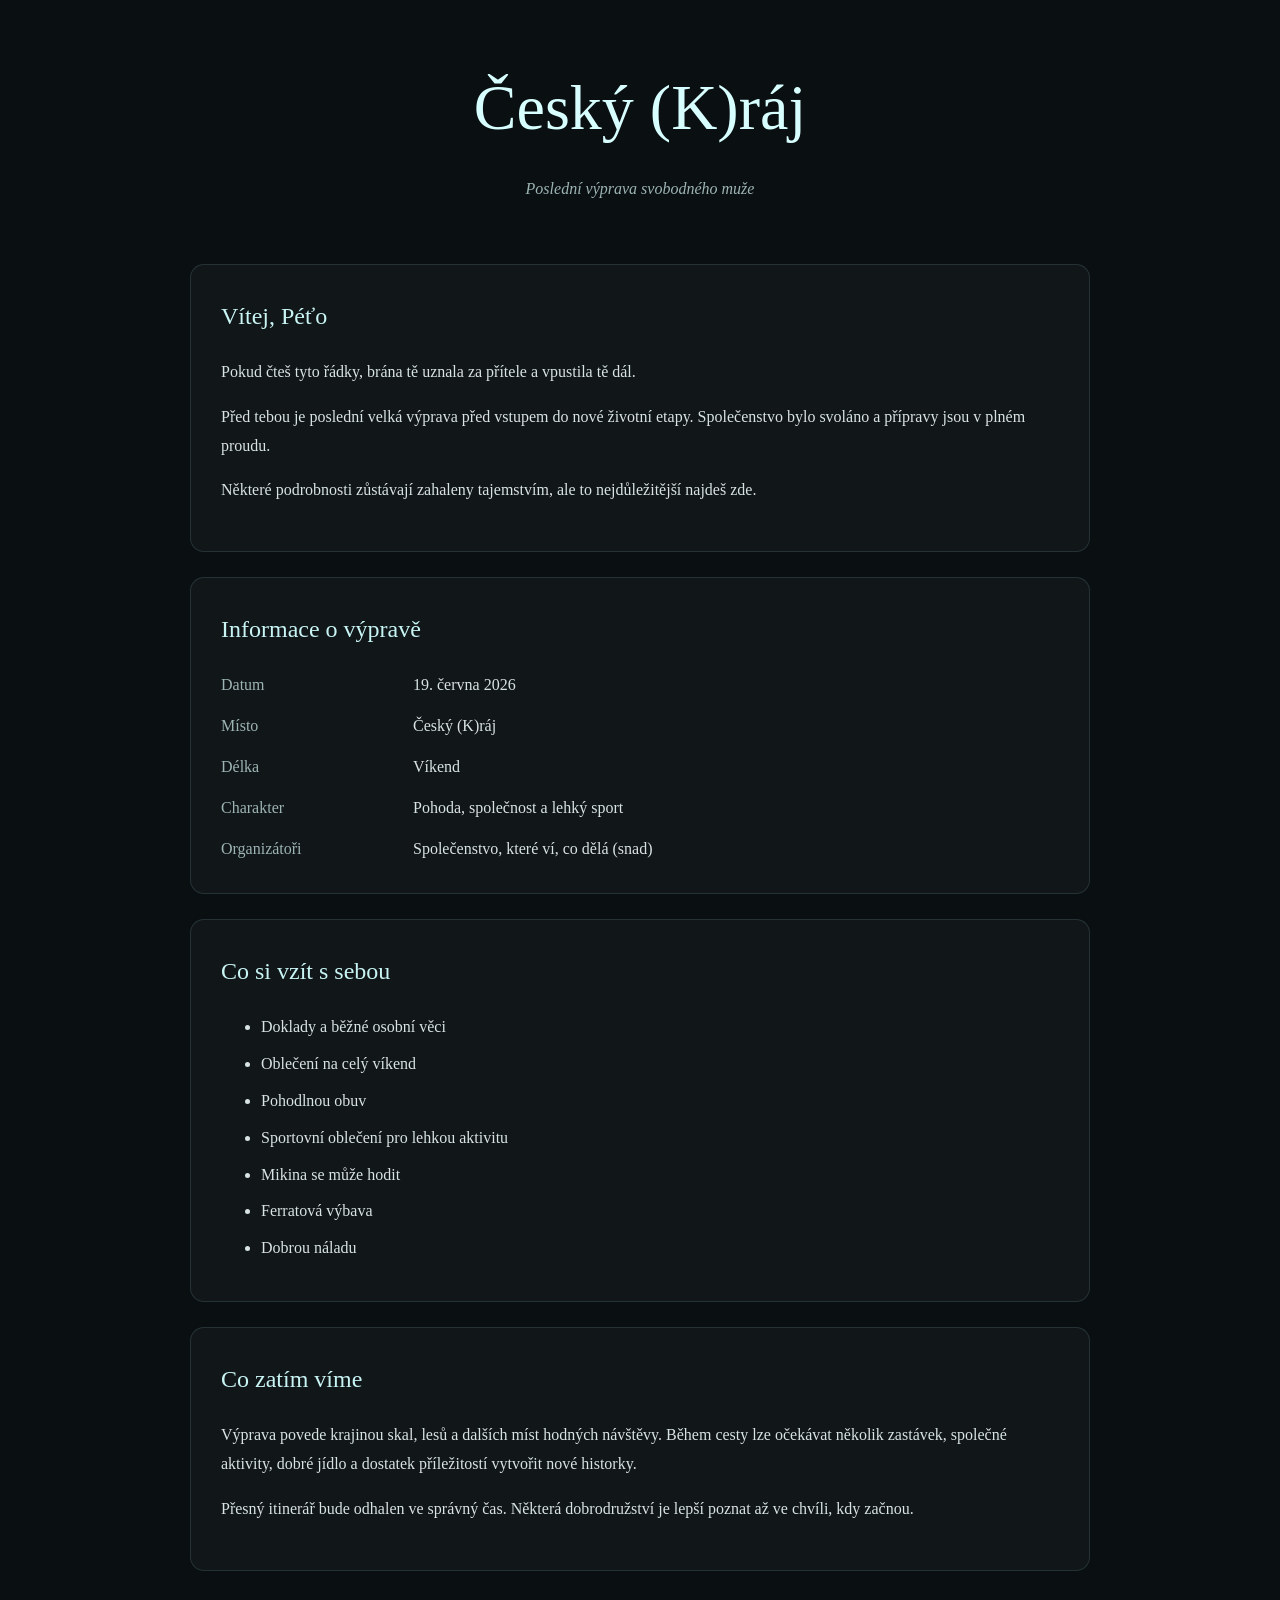
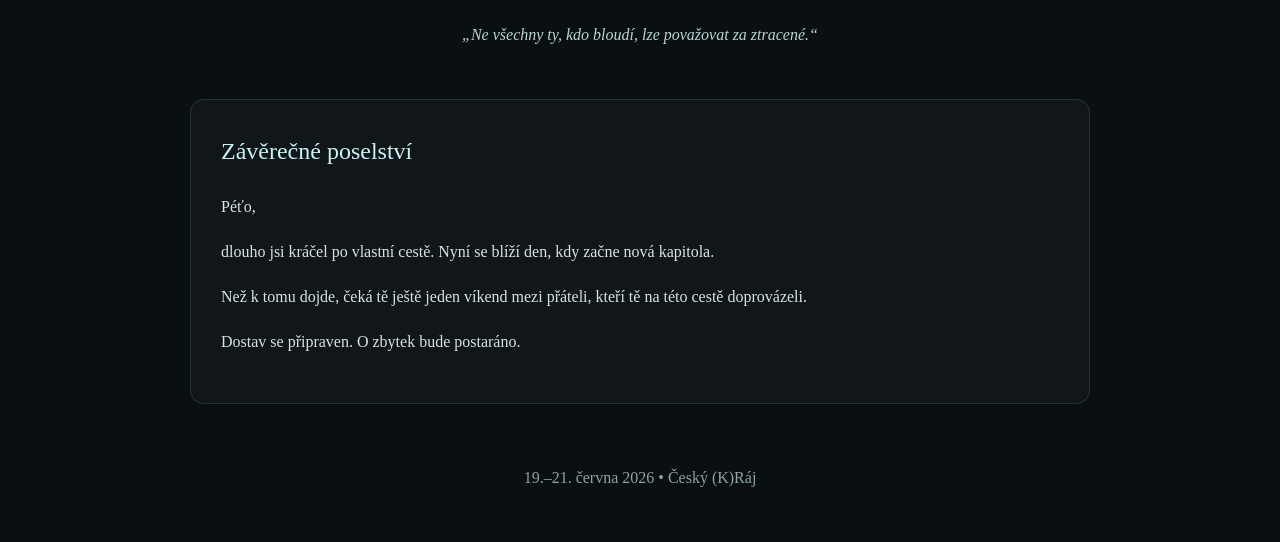
==== party.html @ 09b756f0 "Update party.html" ====
<!DOCTYPE html>
<html lang="cs">
<head>
<meta charset="UTF-8">
<meta name="viewport" content="width=device-width, initial-scale=1.0">
<title>Výprava do Českého (K)ráje</title>

<style>
body {
    margin: 0;
    background: #0a0f12;
    color: #d8e3e3;
    font-family: Georgia, serif;
    line-height: 1.8;
}

.container {
    max-width: 900px;
    margin: 0 auto;
    padding: 50px 25px;
}

.hero {
    text-align: center;
    margin-bottom: 60px;
}

.hero h1 {
    margin: 0;
    font-size: clamp(2rem, 6vw, 4rem);
    font-weight: normal;
    color: #d8ffff;
}

.hero .subtitle {
    margin-top: 10px;
    color: #9db4b4;
    font-style: italic;
}

.card {
    background: rgba(255,255,255,.03);
    border: 1px solid rgba(180,255,255,.12);
    border-radius: 14px;
    padding: 30px;
    margin-bottom: 25px;
}

h2 {
    color: #c8f4f4;
    font-weight: normal;
    margin-top: 0;
}

.info-grid {
    display: grid;
    grid-template-columns: 180px 1fr;
    gap: 12px;
}

.label {
    color: #9db4b4;
}

.quote {
    text-align: center;
    font-style: italic;
    color: #b8d6d6;
    margin: 50px 0;
}

ul {
    margin: 0;
}

li {
    margin-bottom: 8px;
}

.footer {
    text-align: center;
    color: #8fa3a3;
    margin-top: 60px;
}
</style>
</head>
<body>

<div class="container">

    <div class="hero">
        <h1>Český (K)ráj</h1>
        <div class="subtitle">
            Poslední výprava svobodného muže
        </div>
    </div>

    <div class="card">
        <h2>Vítej, Péťo</h2>

        <p>
            Pokud čteš tyto řádky, brána tě uznala za přítele a vpustila tě dál.
        </p>

        <p>
            Před tebou je poslední velká výprava před vstupem do nové životní etapy.
            Společenstvo bylo svoláno a přípravy jsou v plném proudu.
        </p>

        <p>
            Některé podrobnosti zůstávají zahaleny tajemstvím, ale to nejdůležitější
            najdeš zde.
        </p>
    </div>

    <div class="card">
        <h2>Informace o výpravě</h2>

        <div class="info-grid">
            <div class="label">Datum</div>
            <div>19. června 2026</div>

            <div class="label">Místo</div>
            <div>Český (K)ráj</div>

            <div class="label">Délka</div>
            <div>Víkend</div>

            <div class="label">Charakter</div>
            <div>Pohoda, společnost a lehký sport</div>

            <div class="label">Organizátoři</div>
            <div>Společenstvo, které ví, co dělá (snad)</div>
        </div>
    </div>

    <div class="card">
        <h2>Co si vzít s sebou</h2>

        <ul>
            <li>Doklady a běžné osobní věci</li>
            <li>Oblečení na celý víkend</li>
            <li>Pohodlnou obuv</li>
            <li>Sportovní oblečení pro lehkou aktivitu</li>
            <li>Mikina se může hodit</li>
            <li>Ferratová výbava</li>
            <li>Dobrou náladu</li>
        </ul>
    </div>

    <div class="card">
        <h2>Co zatím víme</h2>

        <p>
            Výprava povede krajinou skal, lesů a dalších míst hodných návštěvy.
            Během cesty lze očekávat několik zastávek, společné aktivity,
            dobré jídlo a dostatek příležitostí vytvořit nové historky.
        </p>

        <p>
            Přesný itinerář bude odhalen ve správný čas.
            Některá dobrodružství je lepší poznat až ve chvíli, kdy začnou.
        </p>
    </div>

    <div class="quote">
        „Ne všechny ty, kdo bloudí, lze považovat za ztracené.“
    </div>

    <div class="card">
        <h2>Závěrečné poselství</h2>

        <p>
            Péťo,
        </p>

        <p>
            dlouho jsi kráčel po vlastní cestě. Nyní se blíží den,
            kdy začne nová kapitola.
        </p>

        <p>
            Než k tomu dojde, čeká tě ještě jeden víkend mezi přáteli,
            kteří tě na této cestě doprovázeli.
        </p>

        <p>
            Dostav se připraven. O zbytek bude postaráno.
        </p>
    </div>

    <div class="footer">
        19.–21. června 2026 • Český (K)Ráj
    </div>

</div>

</body>
</html>
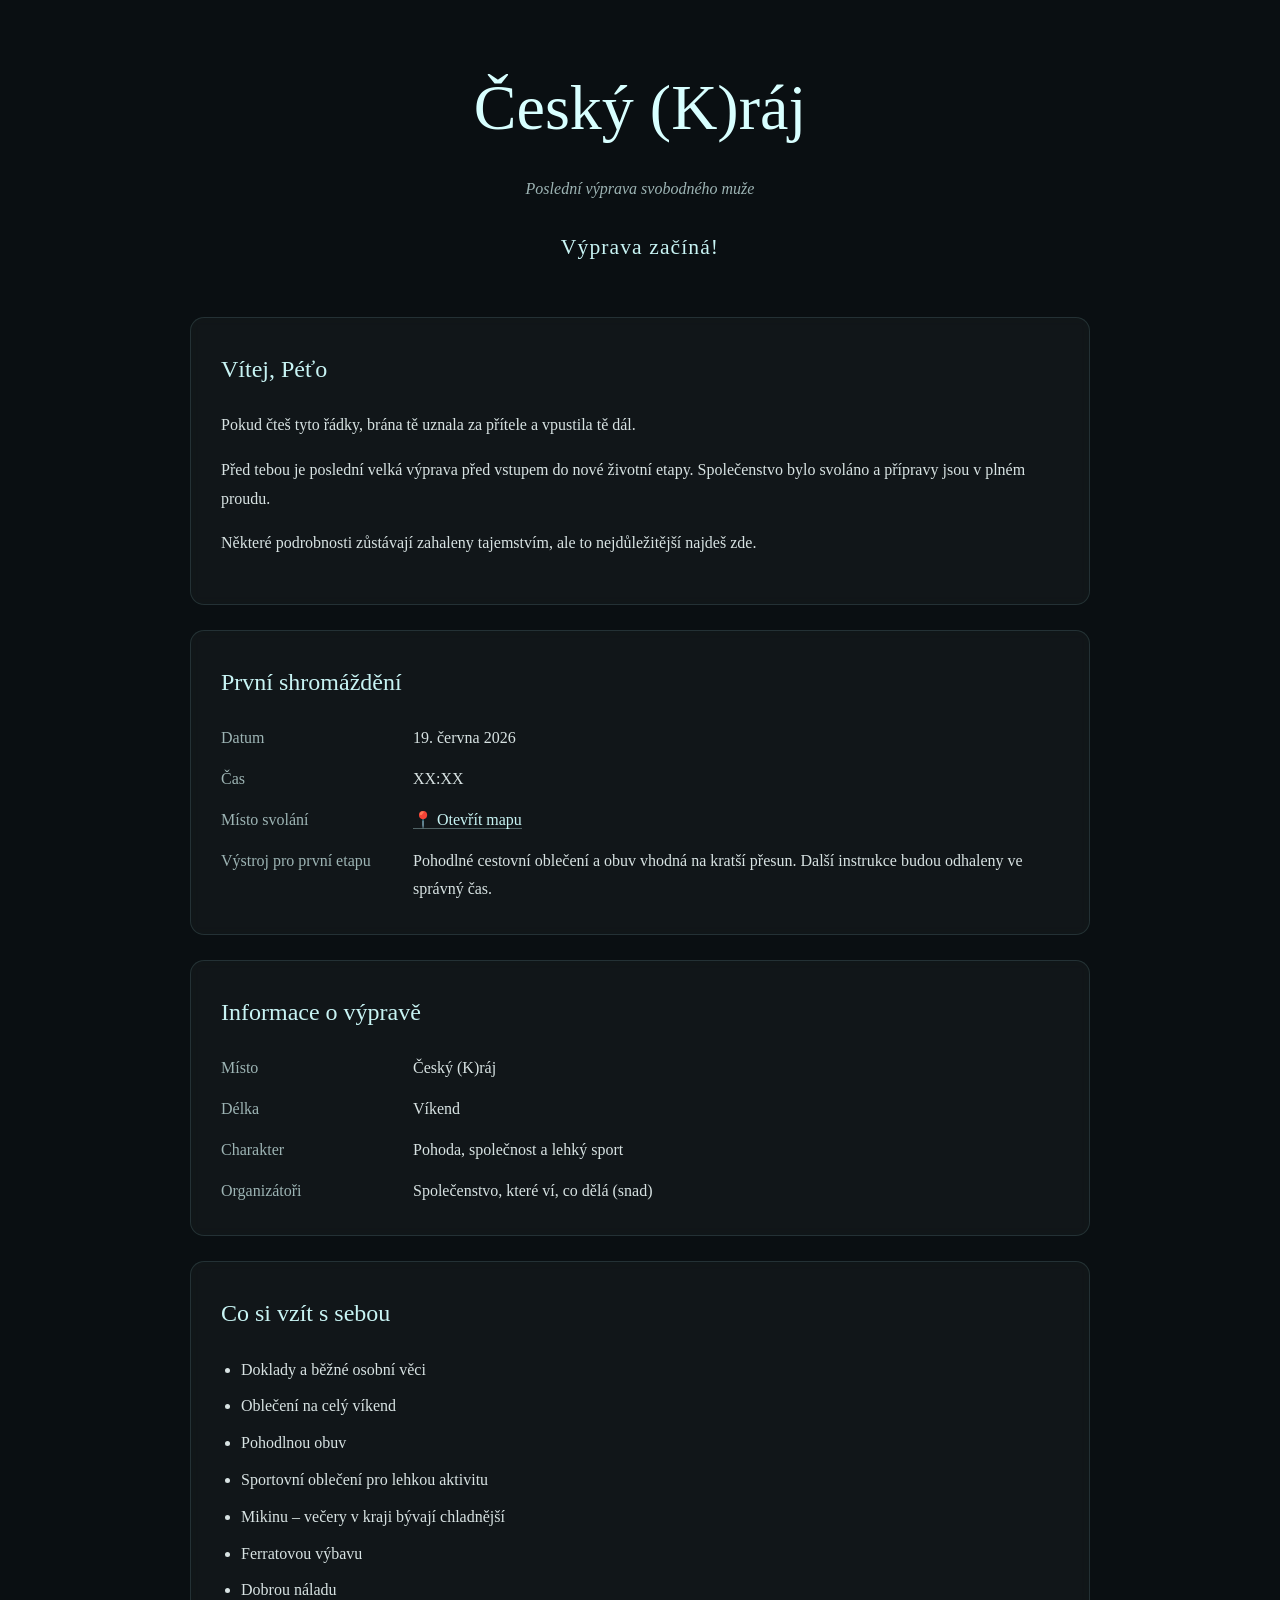
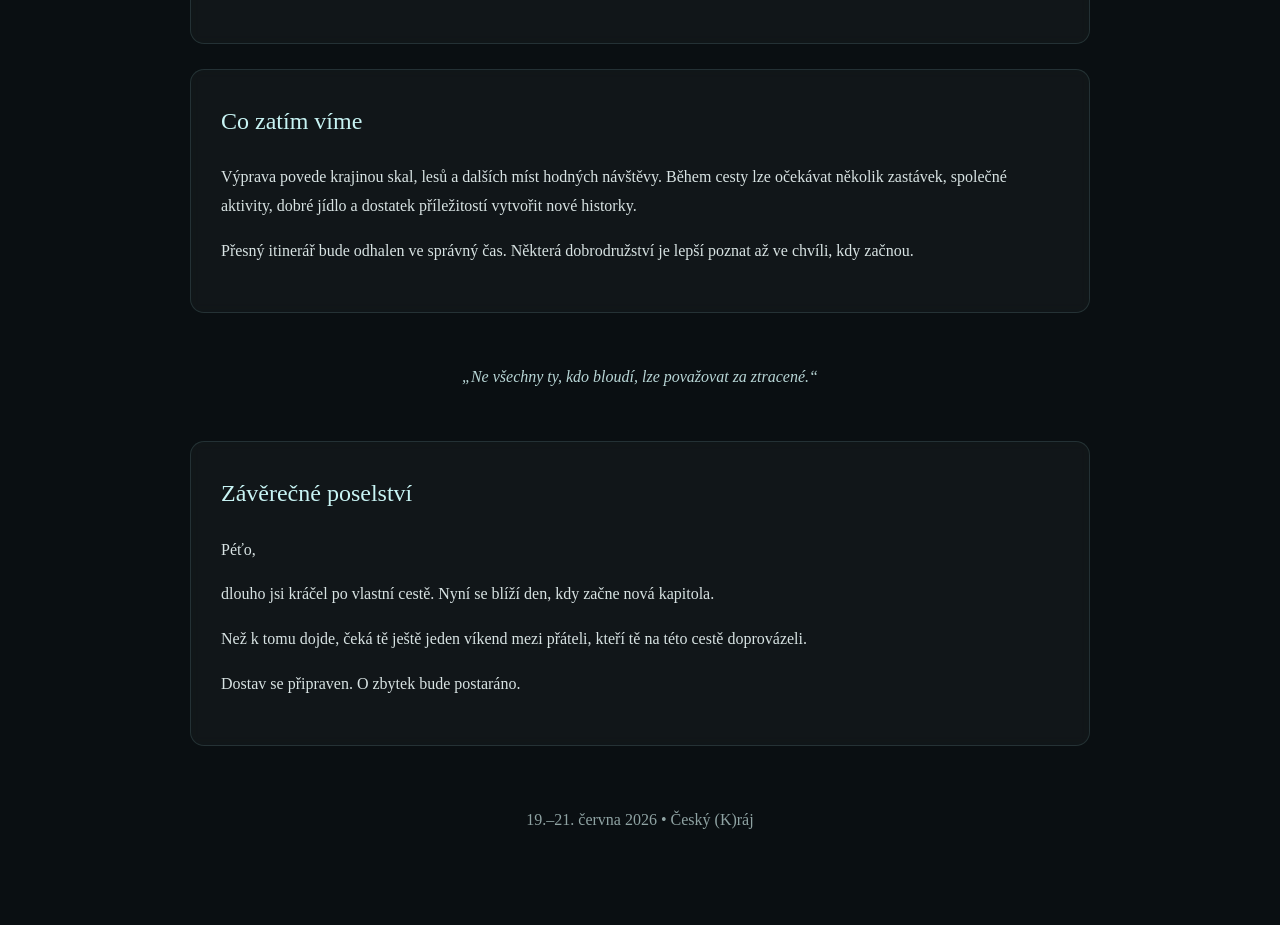
==== commit 2918442f: "Update party.html" ====
--- a/party.html
+++ b/party.html
@@ -1,11 +1,8 @@
-<!DOCTYPE html>
-<html lang="cs">
+<!DOCTYPE html><html lang="cs">
 <head>
 <meta charset="UTF-8">
 <meta name="viewport" content="width=device-width, initial-scale=1.0">
-<title>Výprava do Českého (K)ráje</title>
-
-<style>
+<title>Výprava do Českého (K)ráje</title><style>
 body {
     margin: 0;
     background: #0a0f12;
@@ -22,7 +19,7 @@
 
 .hero {
     text-align: center;
-    margin-bottom: 60px;
+    margin-bottom: 50px;
 }
 
 .hero h1 {
@@ -32,10 +29,17 @@
     color: #d8ffff;
 }
 
-.hero .subtitle {
+.subtitle {
     margin-top: 10px;
     color: #9db4b4;
     font-style: italic;
+}
+
+.countdown {
+    margin-top: 24px;
+    color: #c8f4f4;
+    font-size: clamp(1rem, 3vw, 1.35rem);
+    letter-spacing: .05em;
 }
 
 .card {
@@ -44,6 +48,7 @@
     border-radius: 14px;
     padding: 30px;
     margin-bottom: 25px;
+    backdrop-filter: blur(4px);
 }
 
 h2 {
@@ -60,6 +65,18 @@
 
 .label {
     color: #9db4b4;
+}
+
+.map-link {
+    color: #c8f4f4;
+    text-decoration: none;
+    border-bottom: 1px solid rgba(200,244,244,.35);
+    transition: .2s;
+}
+
+.map-link:hover {
+    color: white;
+    border-bottom-color: rgba(255,255,255,.8);
 }
 
 .quote {
@@ -71,6 +88,7 @@
 
 ul {
     margin: 0;
+    padding-left: 20px;
 }
 
 li {
@@ -81,119 +99,184 @@
     text-align: center;
     color: #8fa3a3;
     margin-top: 60px;
-}
-</style>
-</head>
-<body>
-
-<div class="container">
-
-    <div class="hero">
-        <h1>Český (K)ráj</h1>
-        <div class="subtitle">
-            Poslední výprava svobodného muže
+    padding-bottom: 40px;
+}
+
+@media (max-width: 700px) {
+    .container {
+        padding: 35px 20px;
+    }
+
+    .card {
+        padding: 24px;
+    }
+
+    .info-grid {
+        grid-template-columns: 1fr;
+        gap: 4px;
+    }
+
+    .label {
+        margin-top: 10px;
+        font-size: .95rem;
+    }
+}
+</style></head><body><div class="container"><div class="hero">
+    <h1>Český (K)ráj</h1>
+
+    <div class="subtitle">
+        Poslední výprava svobodného muže
+    </div>
+
+    <div id="countdown" class="countdown">
+        Do výpravy zbývá…
+    </div>
+</div>
+
+<div class="card">
+    <h2>Vítej, Péťo</h2>
+
+    <p>
+        Pokud čteš tyto řádky, brána tě uznala za přítele a vpustila tě dál.
+    </p>
+
+    <p>
+        Před tebou je poslední velká výprava před vstupem do nové životní etapy.
+        Společenstvo bylo svoláno a přípravy jsou v plném proudu.
+    </p>
+
+    <p>
+        Některé podrobnosti zůstávají zahaleny tajemstvím, ale to nejdůležitější
+        najdeš zde.
+    </p>
+</div>
+
+<div class="card">
+    <h2>První shromáždění</h2>
+
+    <div class="info-grid">
+        <div class="label">Datum</div>
+        <div>19. června 2026</div>
+
+        <div class="label">Čas</div>
+        <div>XX:XX</div>
+
+        <div class="label">Místo svolání</div>
+        <div>
+            <a
+                class="map-link"
+                href="SEM_VLOŽ_ODKAZ_NA_MAPY"
+                target="_blank"
+                rel="noopener"
+            >
+                📍 Otevřít mapu
+            </a>
         </div>
-    </div>
-
-    <div class="card">
-        <h2>Vítej, Péťo</h2>
-
-        <p>
-            Pokud čteš tyto řádky, brána tě uznala za přítele a vpustila tě dál.
-        </p>
-
-        <p>
-            Před tebou je poslední velká výprava před vstupem do nové životní etapy.
-            Společenstvo bylo svoláno a přípravy jsou v plném proudu.
-        </p>
-
-        <p>
-            Některé podrobnosti zůstávají zahaleny tajemstvím, ale to nejdůležitější
-            najdeš zde.
-        </p>
-    </div>
-
-    <div class="card">
-        <h2>Informace o výpravě</h2>
-
-        <div class="info-grid">
-            <div class="label">Datum</div>
-            <div>19. června 2026</div>
-
-            <div class="label">Místo</div>
-            <div>Český (K)ráj</div>
-
-            <div class="label">Délka</div>
-            <div>Víkend</div>
-
-            <div class="label">Charakter</div>
-            <div>Pohoda, společnost a lehký sport</div>
-
-            <div class="label">Organizátoři</div>
-            <div>Společenstvo, které ví, co dělá (snad)</div>
+
+        <div class="label">Výstroj pro první etapu</div>
+        <div>
+            Pohodlné cestovní oblečení a obuv vhodná na kratší přesun.
+            Další instrukce budou odhaleny ve správný čas.
         </div>
     </div>
-
-    <div class="card">
-        <h2>Co si vzít s sebou</h2>
-
-        <ul>
-            <li>Doklady a běžné osobní věci</li>
-            <li>Oblečení na celý víkend</li>
-            <li>Pohodlnou obuv</li>
-            <li>Sportovní oblečení pro lehkou aktivitu</li>
-            <li>Mikina se může hodit</li>
-            <li>Ferratová výbava</li>
-            <li>Dobrou náladu</li>
-        </ul>
-    </div>
-
-    <div class="card">
-        <h2>Co zatím víme</h2>
-
-        <p>
-            Výprava povede krajinou skal, lesů a dalších míst hodných návštěvy.
-            Během cesty lze očekávat několik zastávek, společné aktivity,
-            dobré jídlo a dostatek příležitostí vytvořit nové historky.
-        </p>
-
-        <p>
-            Přesný itinerář bude odhalen ve správný čas.
-            Některá dobrodružství je lepší poznat až ve chvíli, kdy začnou.
-        </p>
-    </div>
-
-    <div class="quote">
-        „Ne všechny ty, kdo bloudí, lze považovat za ztracené.“
-    </div>
-
-    <div class="card">
-        <h2>Závěrečné poselství</h2>
-
-        <p>
-            Péťo,
-        </p>
-
-        <p>
-            dlouho jsi kráčel po vlastní cestě. Nyní se blíží den,
-            kdy začne nová kapitola.
-        </p>
-
-        <p>
-            Než k tomu dojde, čeká tě ještě jeden víkend mezi přáteli,
-            kteří tě na této cestě doprovázeli.
-        </p>
-
-        <p>
-            Dostav se připraven. O zbytek bude postaráno.
-        </p>
-    </div>
-
-    <div class="footer">
-        19.–21. června 2026 • Český (K)Ráj
-    </div>
-
-</div>
-
-</body>
+</div>
+
+<div class="card">
+    <h2>Informace o výpravě</h2>
+
+    <div class="info-grid">
+        <div class="label">Místo</div>
+        <div>Český (K)ráj</div>
+
+        <div class="label">Délka</div>
+        <div>Víkend</div>
+
+        <div class="label">Charakter</div>
+        <div>Pohoda, společnost a lehký sport</div>
+
+        <div class="label">Organizátoři</div>
+        <div>Společenstvo, které ví, co dělá (snad)</div>
+    </div>
+</div>
+
+<div class="card">
+    <h2>Co si vzít s sebou</h2>
+
+    <ul>
+        <li>Doklady a běžné osobní věci</li>
+        <li>Oblečení na celý víkend</li>
+        <li>Pohodlnou obuv</li>
+        <li>Sportovní oblečení pro lehkou aktivitu</li>
+        <li>Mikinu – večery v kraji bývají chladnější</li>
+        <li>Ferratovou výbavu</li>
+        <li>Dobrou náladu</li>
+    </ul>
+</div>
+
+<div class="card">
+    <h2>Co zatím víme</h2>
+
+    <p>
+        Výprava povede krajinou skal, lesů a dalších míst hodných návštěvy.
+        Během cesty lze očekávat několik zastávek, společné aktivity,
+        dobré jídlo a dostatek příležitostí vytvořit nové historky.
+    </p>
+
+    <p>
+        Přesný itinerář bude odhalen ve správný čas.
+        Některá dobrodružství je lepší poznat až ve chvíli, kdy začnou.
+    </p>
+</div>
+
+<div class="quote">
+    „Ne všechny ty, kdo bloudí, lze považovat za ztracené.“
+</div>
+
+<div class="card">
+    <h2>Závěrečné poselství</h2>
+
+    <p>Péťo,</p>
+
+    <p>
+        dlouho jsi kráčel po vlastní cestě. Nyní se blíží den,
+        kdy začne nová kapitola.
+    </p>
+
+    <p>
+        Než k tomu dojde, čeká tě ještě jeden víkend mezi přáteli,
+        kteří tě na této cestě doprovázeli.
+    </p>
+
+    <p>
+        Dostav se připraven. O zbytek bude postaráno.
+    </p>
+</div>
+
+<div class="footer">
+    19.–21. června 2026 • Český (K)ráj
+</div>
+
+</div><script>
+function updateCountdown() {
+    const eventDate = new Date("2026-06-19T00:00:00");
+    const now = new Date();
+
+    const diff = eventDate - now;
+
+    if (diff <= 0) {
+        document.getElementById("countdown").textContent =
+            "Výprava začíná!";
+        return;
+    }
+
+    const days = Math.floor(diff / (1000 * 60 * 60 * 24));
+    const hours = Math.floor((diff / (1000 * 60 * 60)) % 24);
+
+    document.getElementById("countdown").textContent =
+        `Do výpravy zbývá ${days} dní a ${hours} hodin`;
+}
+
+updateCountdown();
+setInterval(updateCountdown, 60000);
+</script></body>
 </html>
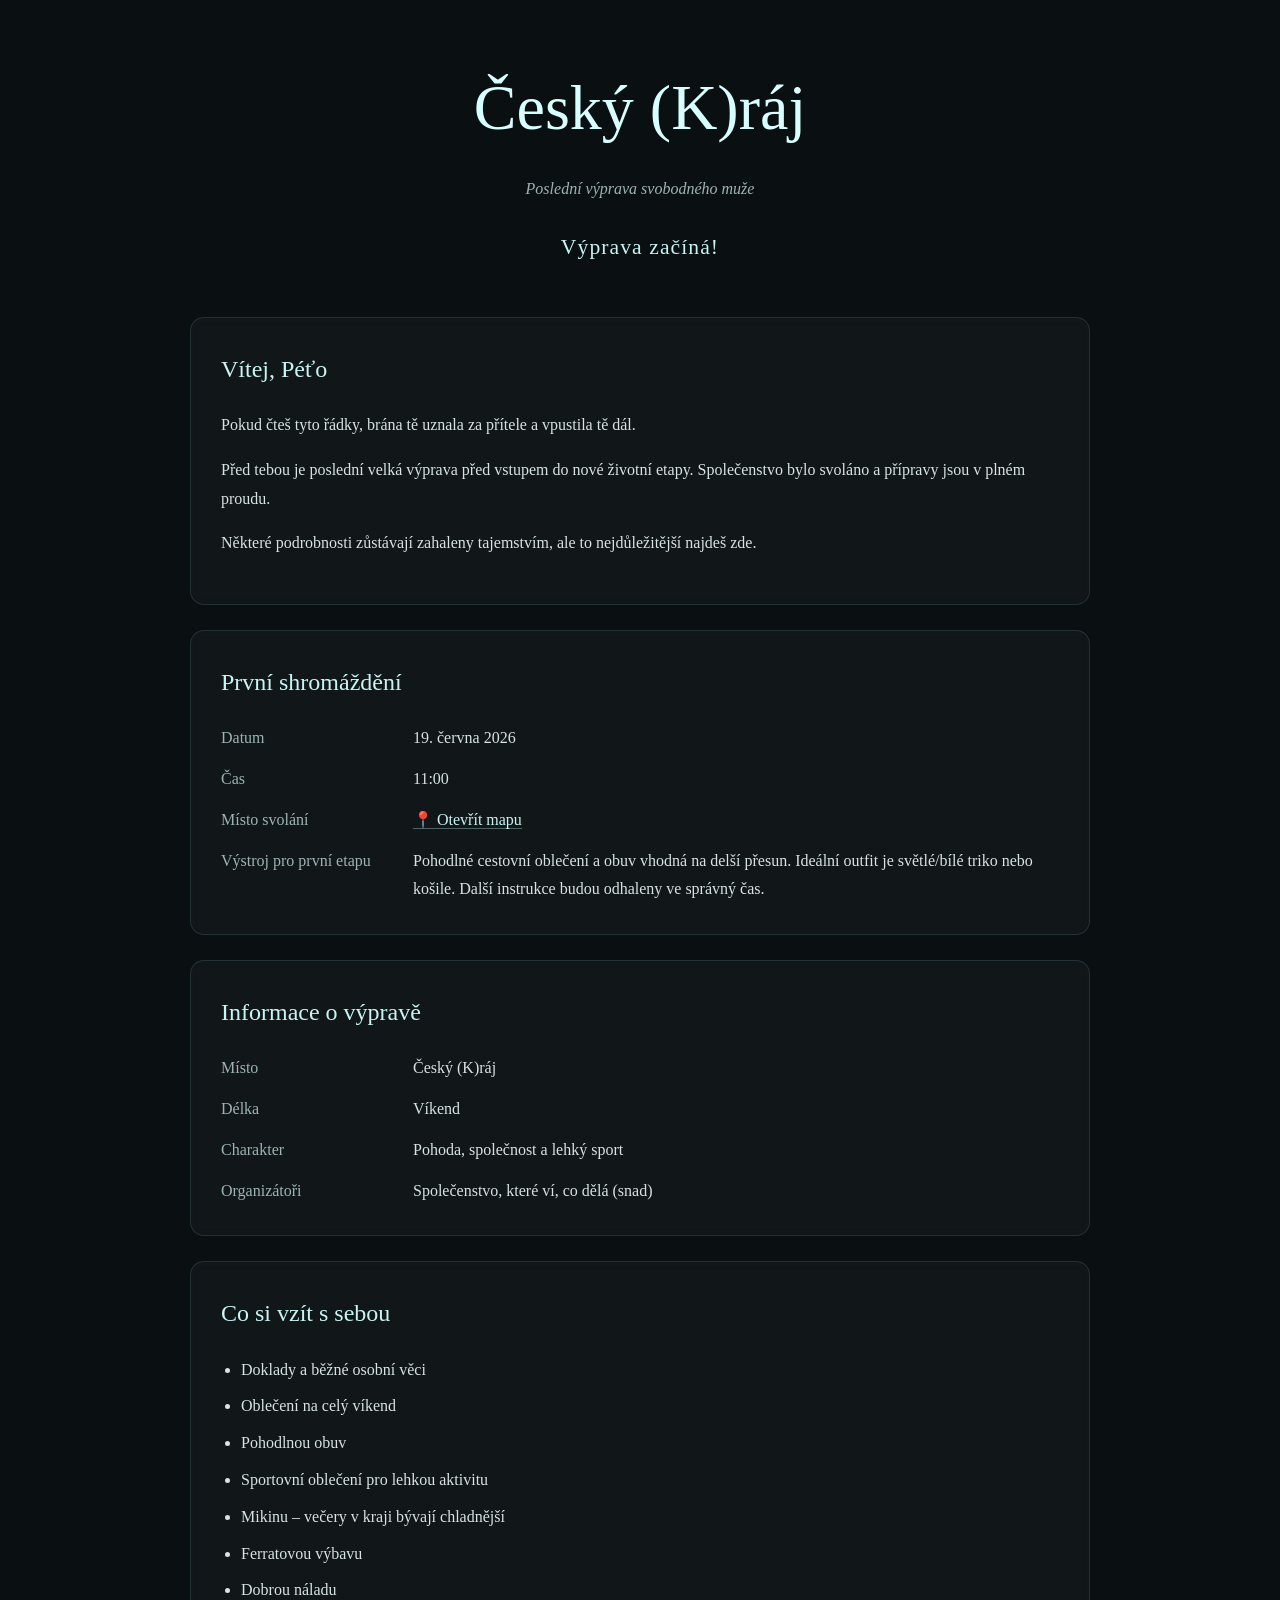
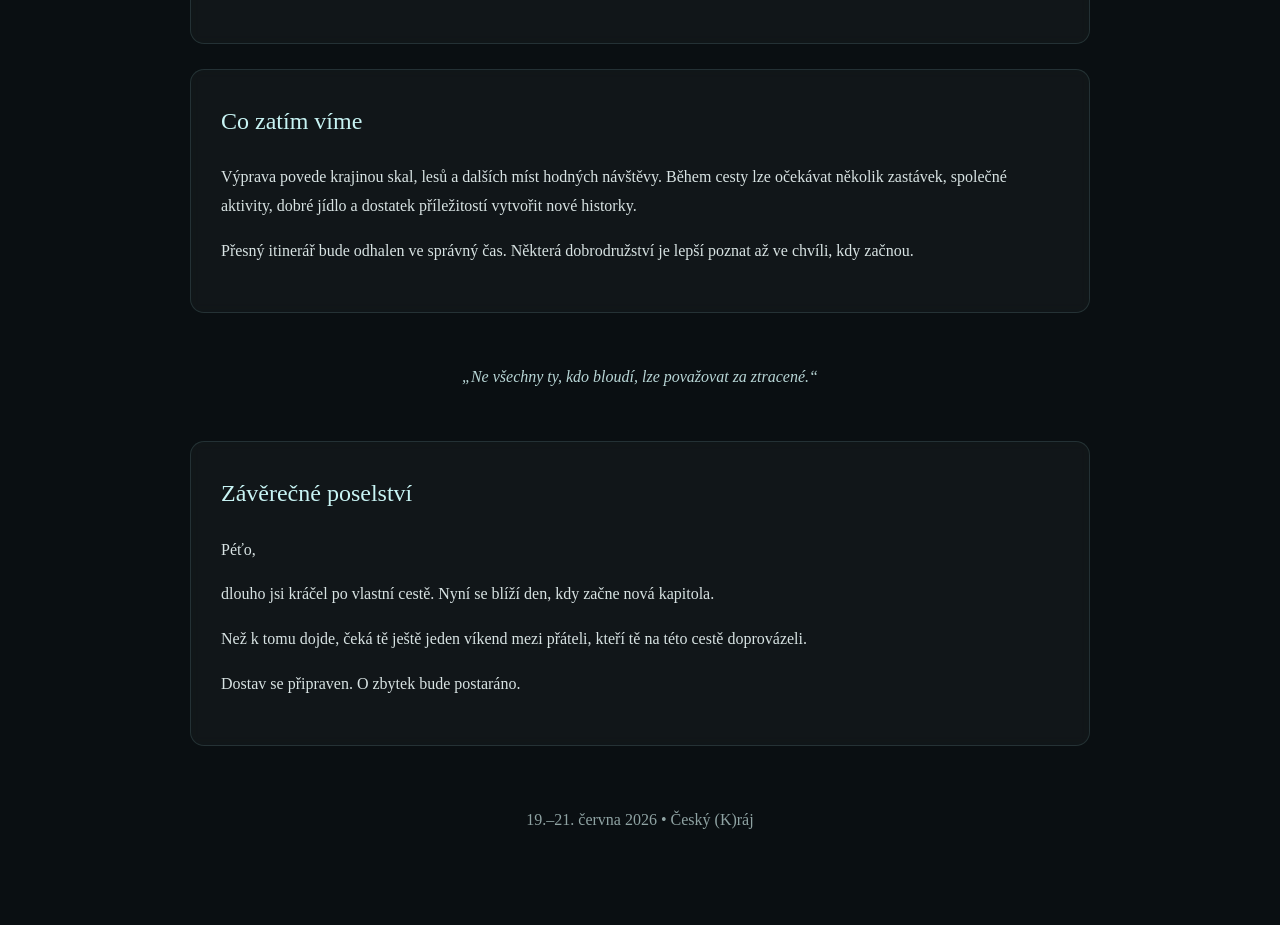
==== commit b511eec9: "Update party.html" ====
--- a/party.html
+++ b/party.html
@@ -159,13 +159,13 @@
         <div>19. června 2026</div>
 
         <div class="label">Čas</div>
-        <div>XX:XX</div>
+        <div>11:00</div>
 
         <div class="label">Místo svolání</div>
         <div>
             <a
                 class="map-link"
-                href="SEM_VLOŽ_ODKAZ_NA_MAPY"
+                href="https://mapy.com/s/famemorama"
                 target="_blank"
                 rel="noopener"
             >
@@ -175,7 +175,8 @@
 
         <div class="label">Výstroj pro první etapu</div>
         <div>
-            Pohodlné cestovní oblečení a obuv vhodná na kratší přesun.
+            Pohodlné cestovní oblečení a obuv vhodná na delší přesun.
+            Ideální outfit je světlé/bílé triko nebo košile.
             Další instrukce budou odhaleny ve správný čas.
         </div>
     </div>
@@ -271,9 +272,11 @@
 
     const days = Math.floor(diff / (1000 * 60 * 60 * 24));
     const hours = Math.floor((diff / (1000 * 60 * 60)) % 24);
+    const minutes = Math.floor((diff / (1000 * 60 )) % 60);
+    
 
     document.getElementById("countdown").textContent =
-        `Do výpravy zbývá ${days} dní a ${hours} hodin`;
+        `Do výpravy zbývá ${days} dní a ${hours} hodin a ${minutes} minut`;
 }
 
 updateCountdown();
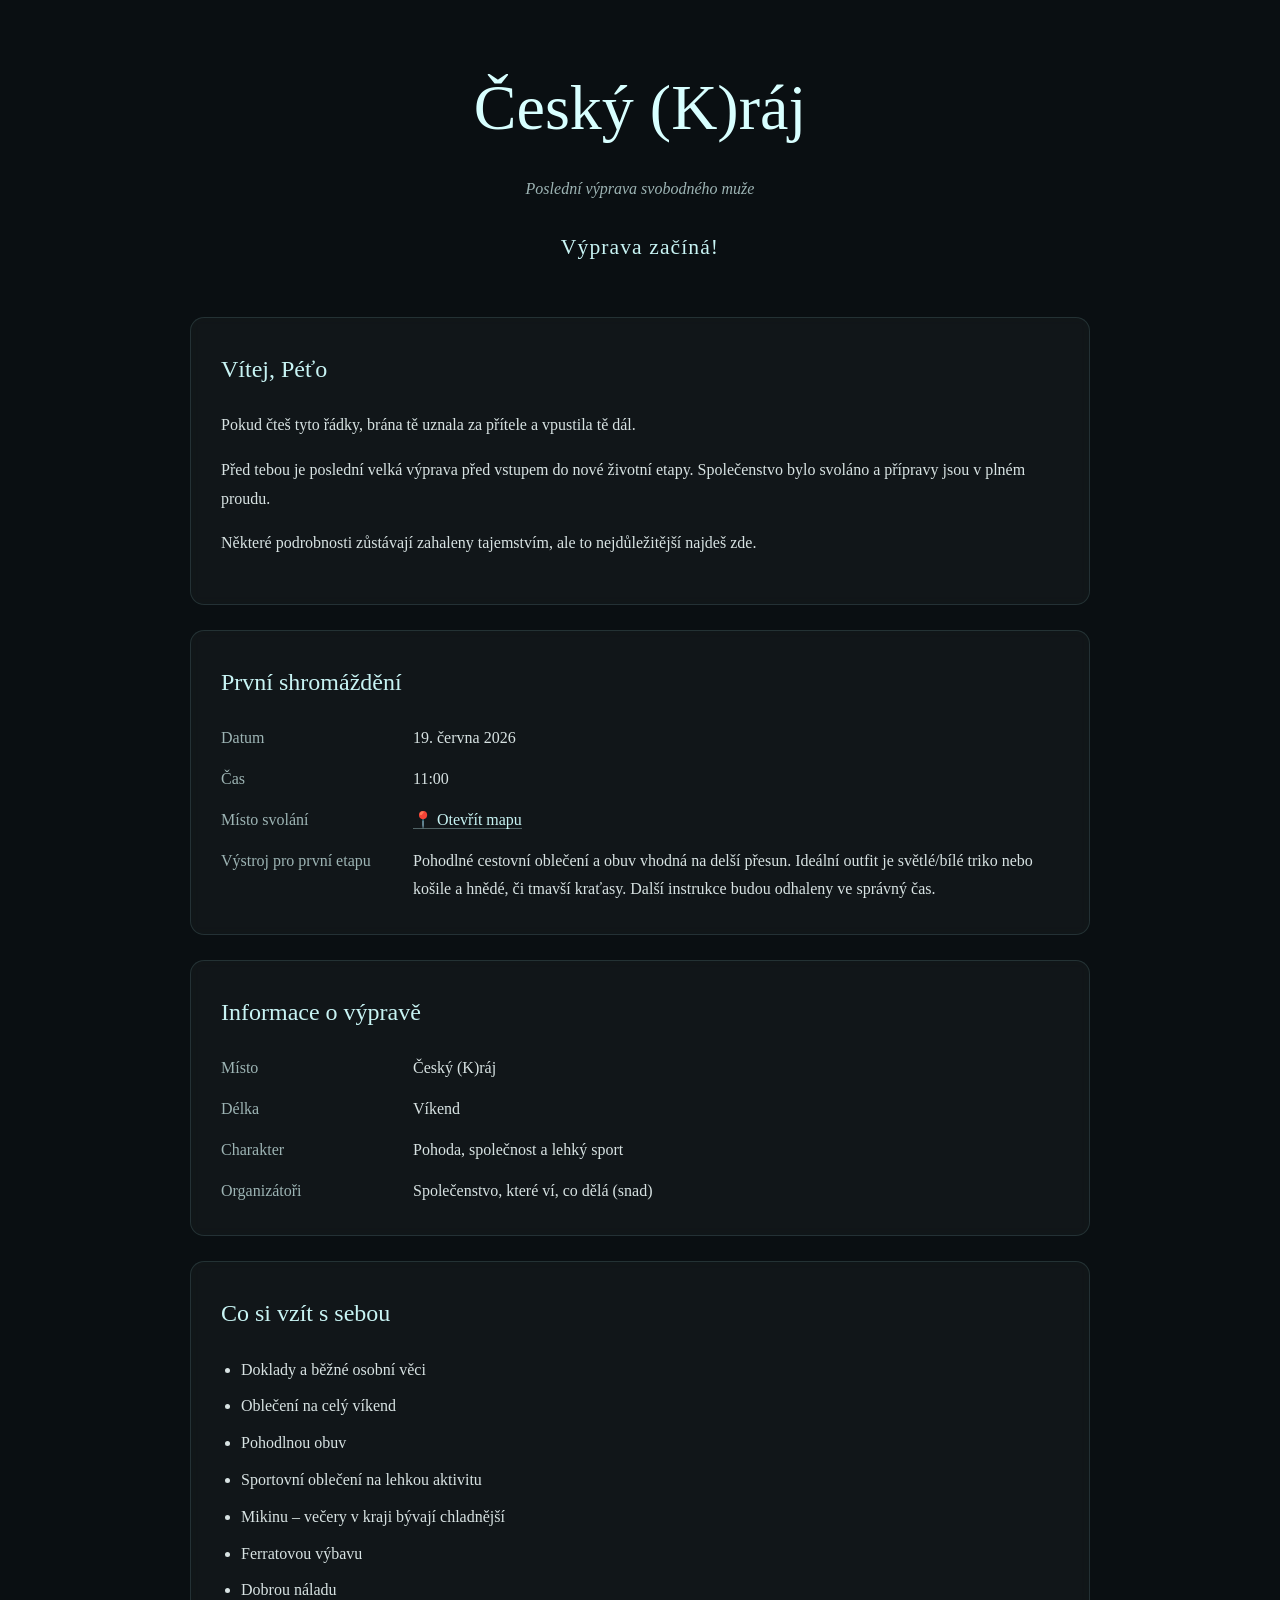
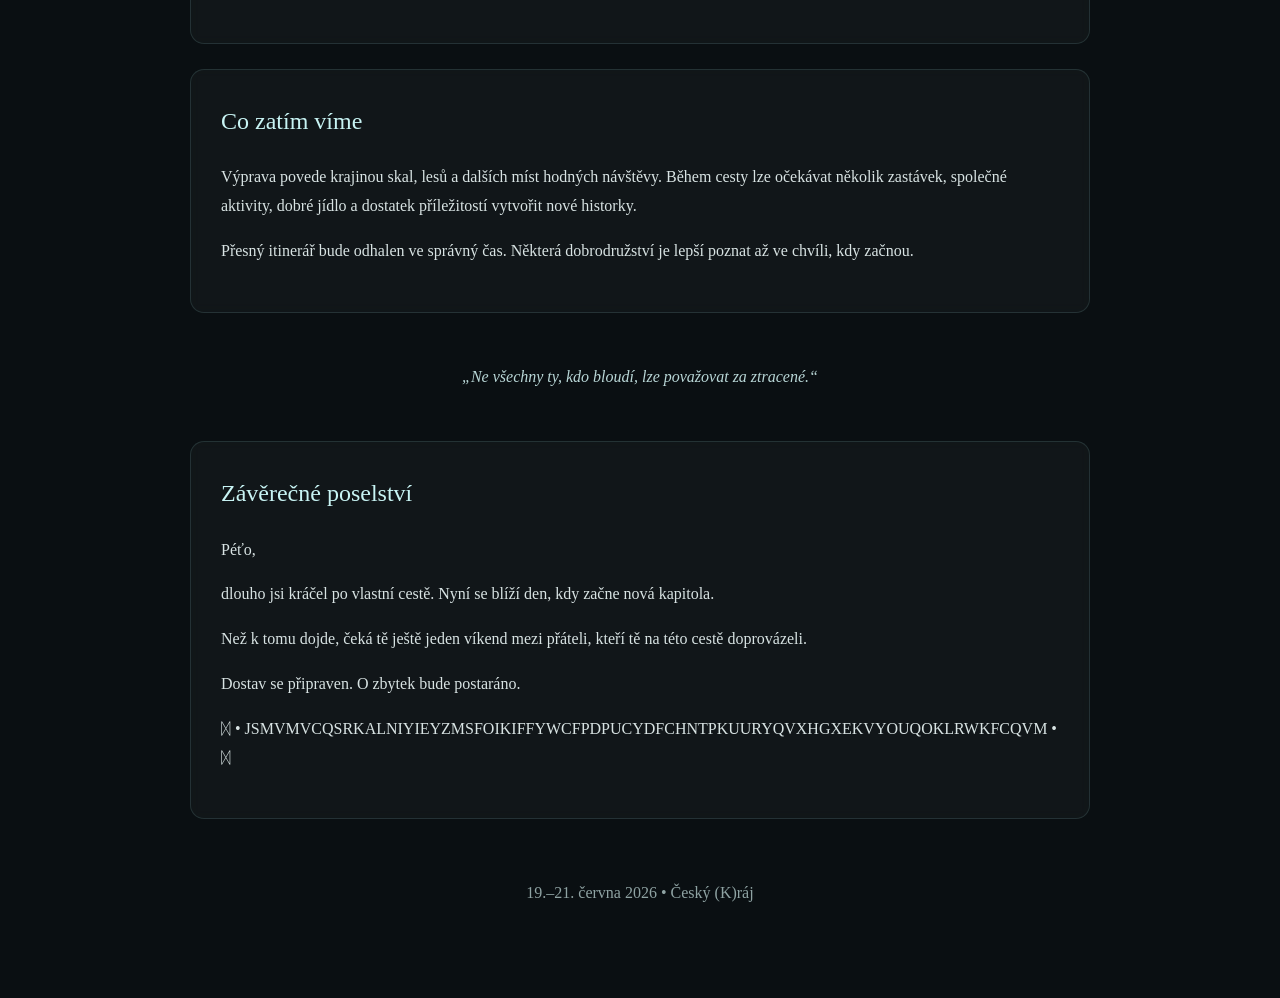
==== commit 7b5fac14: "Update party.html" ====
--- a/party.html
+++ b/party.html
@@ -176,7 +176,7 @@
         <div class="label">Výstroj pro první etapu</div>
         <div>
             Pohodlné cestovní oblečení a obuv vhodná na delší přesun.
-            Ideální outfit je světlé/bílé triko nebo košile.
+            Ideální outfit je světlé/bílé triko nebo košile a hnědé, či tmavší kraťasy.
             Další instrukce budou odhaleny ve správný čas.
         </div>
     </div>
@@ -207,7 +207,7 @@
         <li>Doklady a běžné osobní věci</li>
         <li>Oblečení na celý víkend</li>
         <li>Pohodlnou obuv</li>
-        <li>Sportovní oblečení pro lehkou aktivitu</li>
+        <li>Sportovní oblečení na lehkou aktivitu</li>
         <li>Mikinu – večery v kraji bývají chladnější</li>
         <li>Ferratovou výbavu</li>
         <li>Dobrou náladu</li>
@@ -251,6 +251,10 @@
     <p>
         Dostav se připraven. O zbytek bude postaráno.
     </p>
+
+    <p>
+        ᛞ • JSMVMVCQSRKALNIYIEYZMSFOIKIFFYWCFPDPUCYDFCHNTPKUURYQVXHGXEKVYOUQOKLRWKFCQVM • ᛞ
+    </p>
 </div>
 
 <div class="footer">
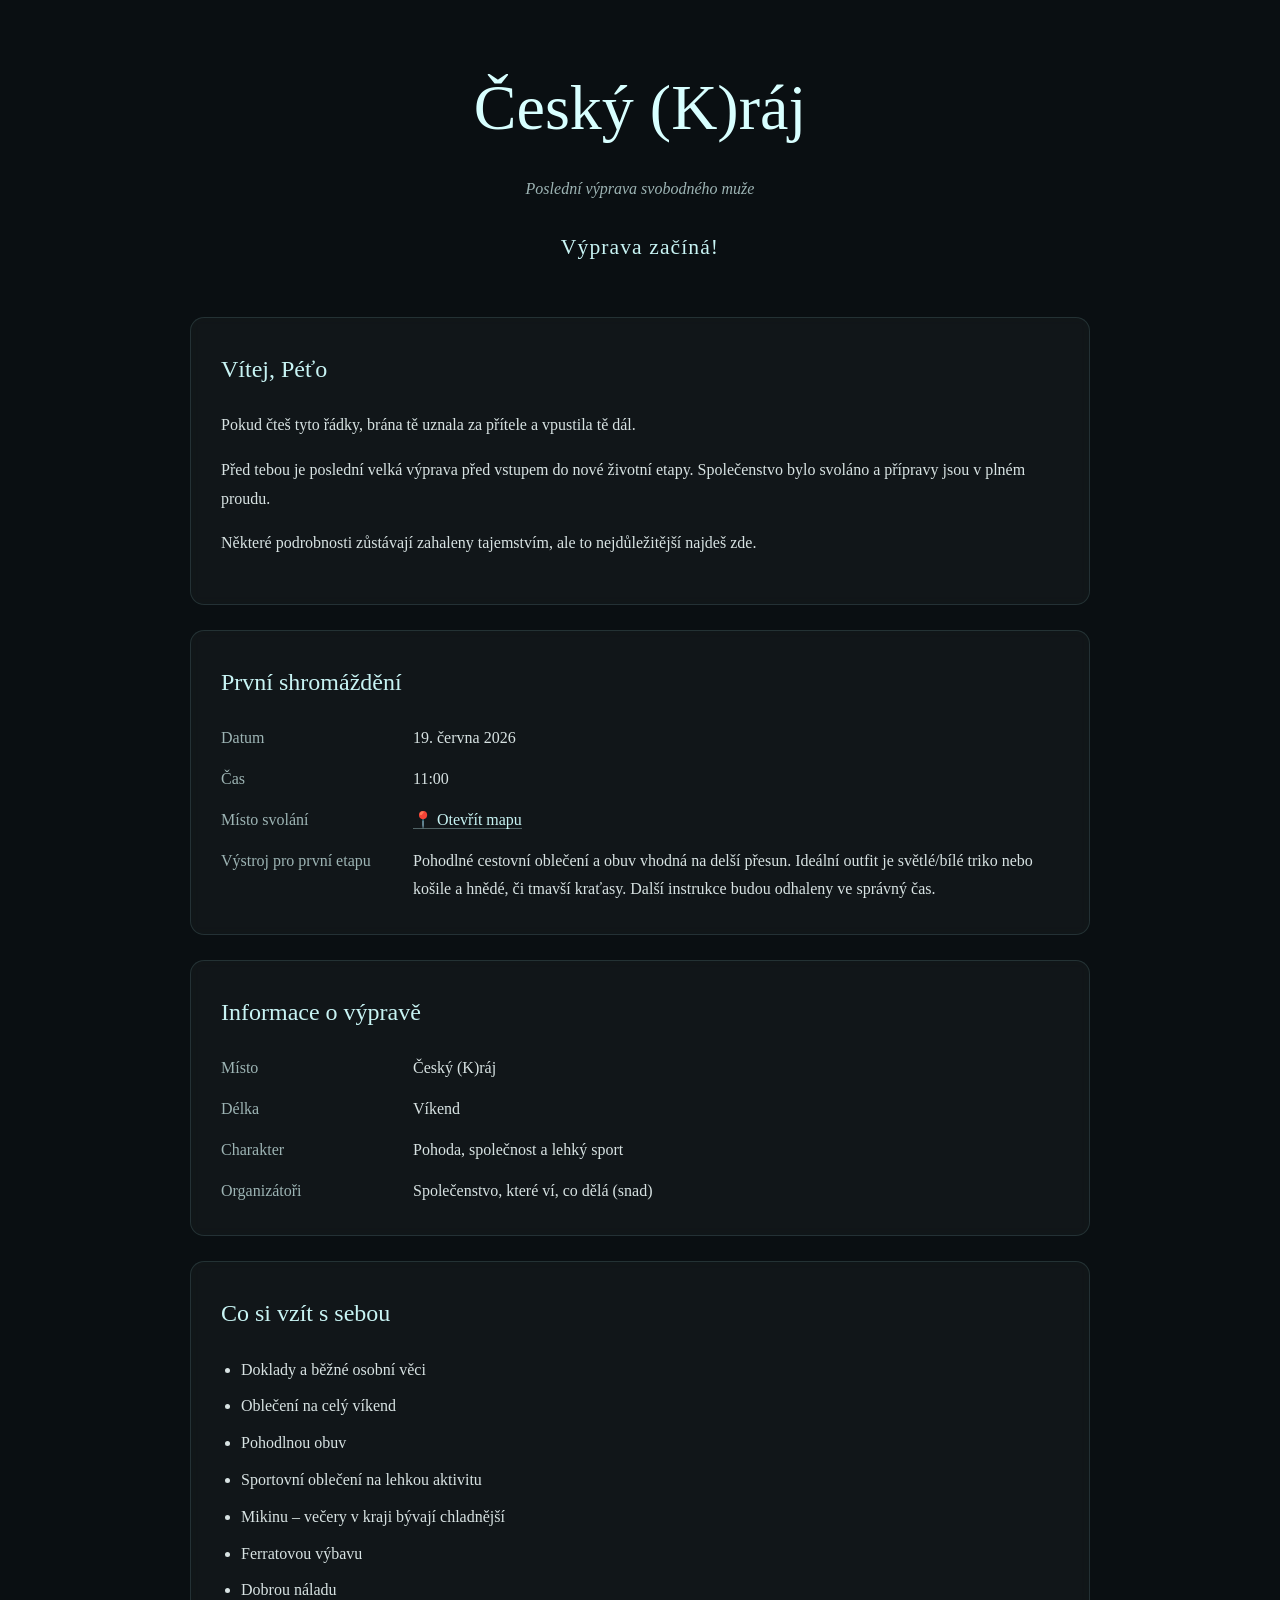
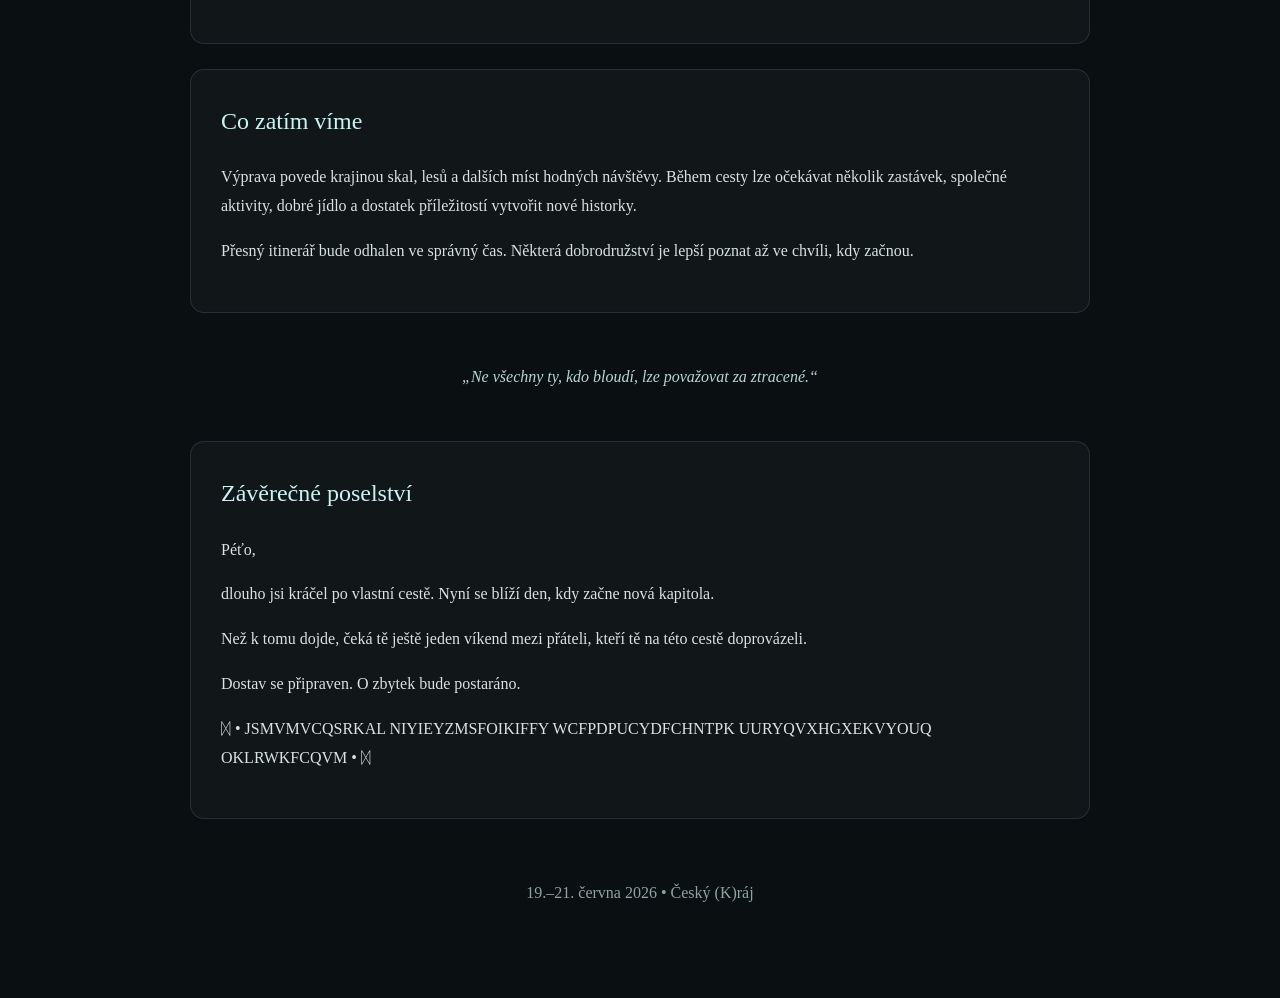
==== commit 0bb9daaa: "Update party.html" ====
--- a/party.html
+++ b/party.html
@@ -253,7 +253,11 @@
     </p>
 
     <p>
-        ᛞ • JSMVMVCQSRKALNIYIEYZMSFOIKIFFYWCFPDPUCYDFCHNTPKUURYQVXHGXEKVYOUQOKLRWKFCQVM • ᛞ
+        ᛞ • JSMVMVCQSRKAL
+        NIYIEYZMSFOIKIFFY
+        WCFPDPUCYDFCHNTPK
+        UURYQVXHGXEKVYOUQ
+        OKLRWKFCQVM • ᛞ
     </p>
 </div>
 
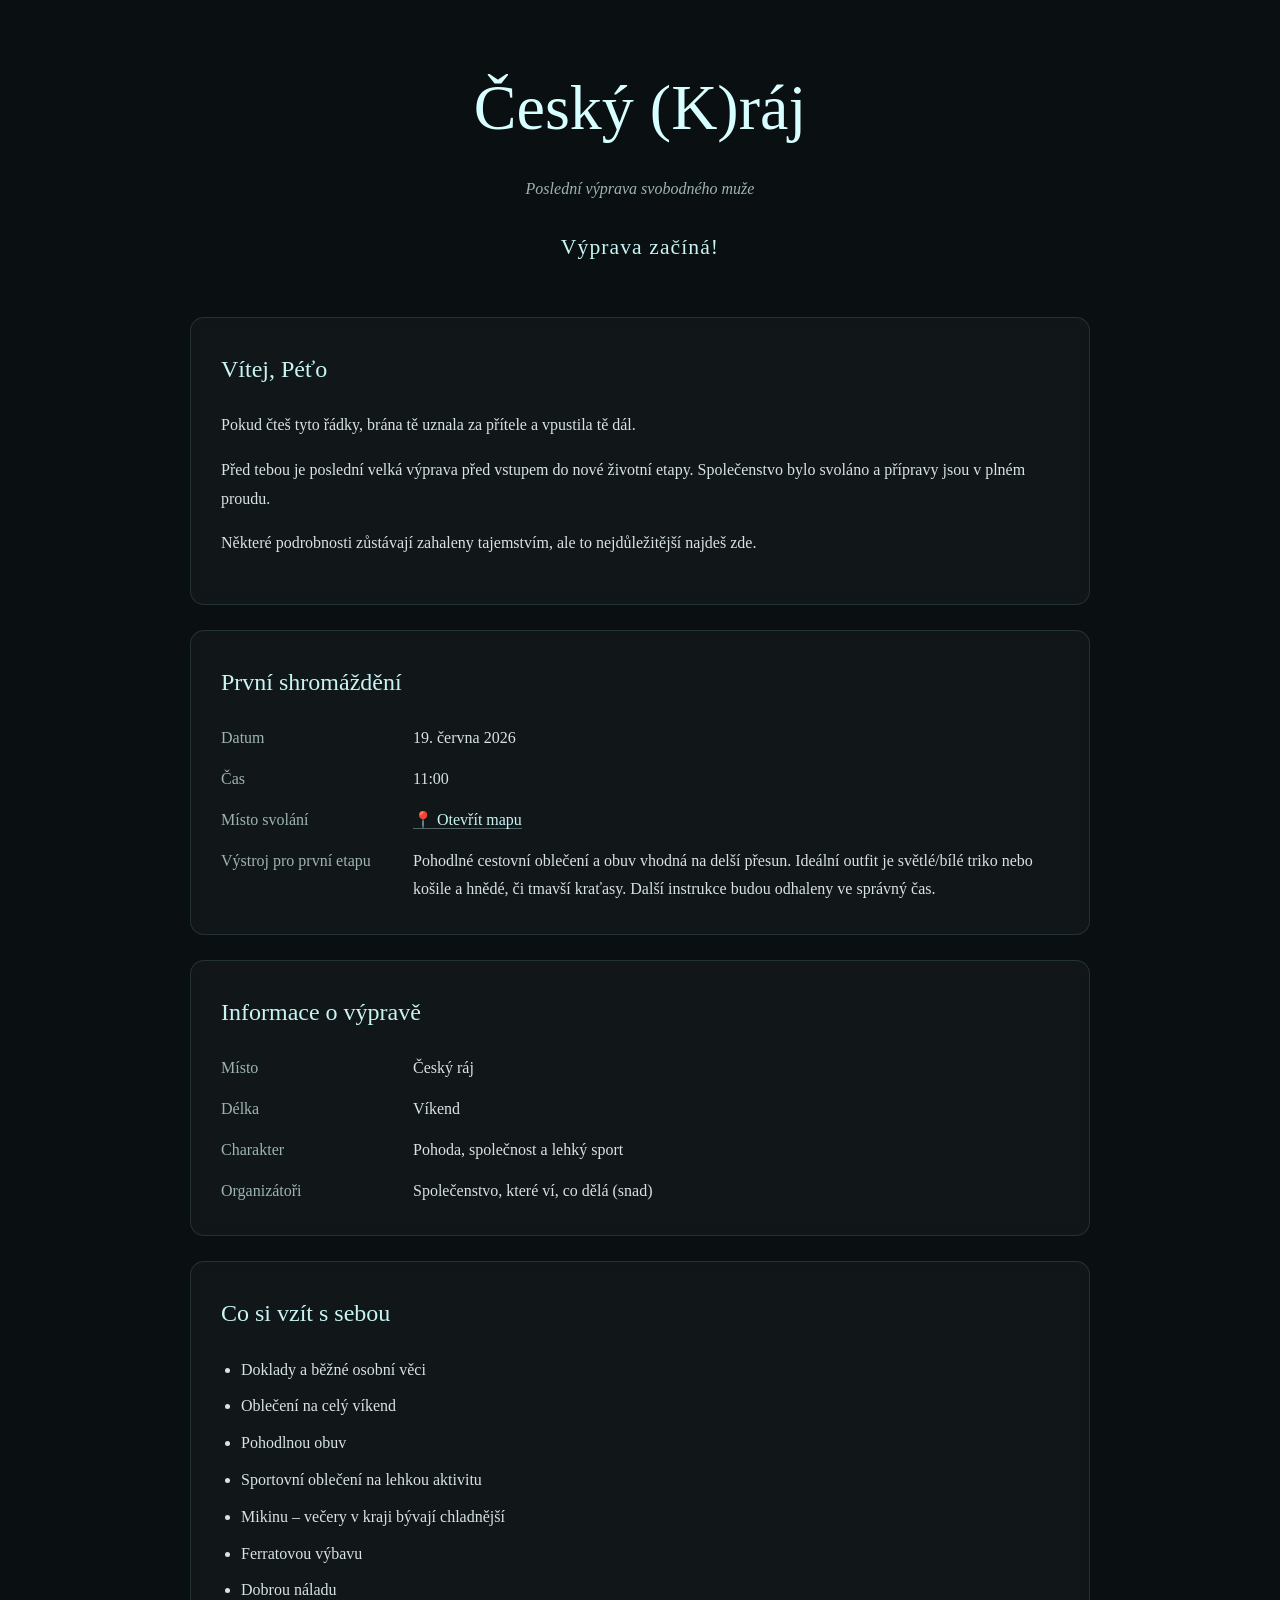
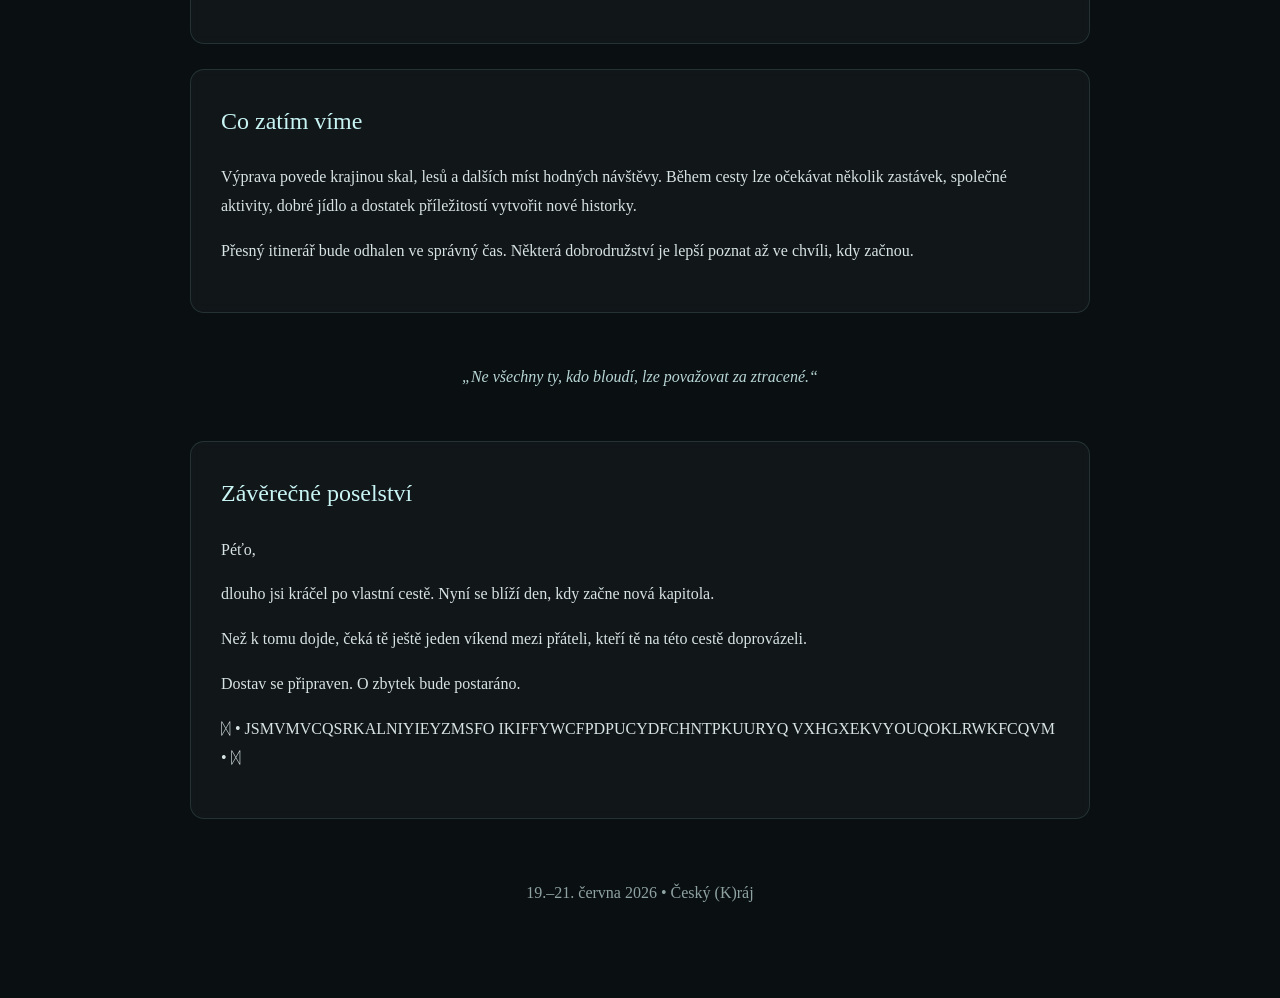
==== commit a5fee19f: "Update party.html" ====
--- a/party.html
+++ b/party.html
@@ -187,7 +187,7 @@
 
     <div class="info-grid">
         <div class="label">Místo</div>
-        <div>Český (K)ráj</div>
+        <div>Český ráj</div>
 
         <div class="label">Délka</div>
         <div>Víkend</div>
@@ -253,11 +253,9 @@
     </p>
 
     <p>
-        ᛞ • JSMVMVCQSRKAL
-        NIYIEYZMSFOIKIFFY
-        WCFPDPUCYDFCHNTPK
-        UURYQVXHGXEKVYOUQ
-        OKLRWKFCQVM • ᛞ
+        ᛞ • JSMVMVCQSRKALNIYIEYZMSFO
+        IKIFFYWCFPDPUCYDFCHNTPKUURYQ
+        VXHGXEKVYOUQOKLRWKFCQVM • ᛞ
     </p>
 </div>
 
